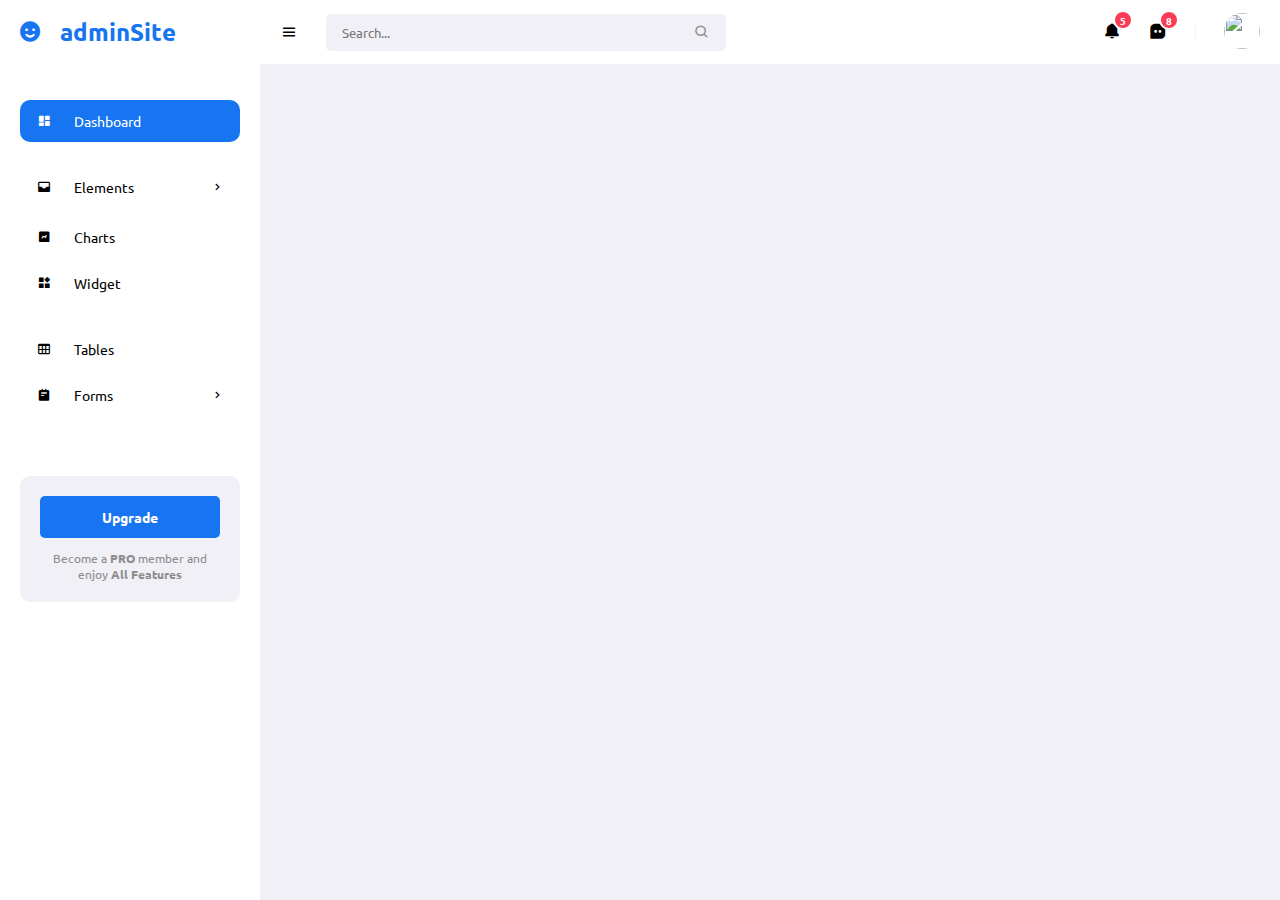
==== adminSite/index.html @ c41db49a "adminSite" ====
<!DOCTYPE html>
<html lang="en">
<head>
    <meta charset="UTF-8">
    <meta http-equiv="X-UA-Compatible" content="IE=edge">
    <meta name="viewport" content="width=device-width, initial-scale=1.0">
    <title>App</title>
    <link rel="stylesheet" href="style.css">
    <link href='https://unpkg.com/boxicons@2.1.4/css/boxicons.min.css' rel='stylesheet'>
    <link rel="preconnect" href="https://fonts.googleapis.com">
    <link rel="preconnect" href="https://fonts.gstatic.com" crossorigin>
    <link href="https://fonts.googleapis.com/css2?family=Ubuntu:wght@300;500&display=swap" rel="stylesheet">
</head>
<body>
    <!-- SIDEBAR -->
    <section id="sidebar">
        <a href="#" class="brand"><i class='bx bxs-smile icon'></i>adminSite</a>
        <ul class="side-menu">
            <li><a href="#" class="active"><i class='bx bxs-dashboard icon'></i>Dashboard</a></li>
            <li class="divider">Main</li>
            <li>
                <a href="#"><i class='bx bxs-inbox icon' ></i> Elements
                <i class='bx bx-chevron-right icon-right' ></i></a>
                <ul class="side-dropdown">
                    <li><a href="#">Alert</a></li>
                    <li><a href="#">Badges</a></li>
                    <li><a href="#">Breadcrumbs</a></li>
                    <li><a href="#">Buttons</a></li>
                </ul>
            </li>
            <li><a href="#"><i class='bx bxs-chart icon'></i>Charts</a></li>
            <li><a href="#"><i class='bx bxs-widget icon' ></i>Widget</a></li>
            <li class="divider">Table and Forms</li>
            <li><a href="#"><i class='bx bx-table icon'></i>Tables</a></li>
            <li>
                <a href="#"><i class='bx bxs-notepad icon'></i> Forms
                <i class='bx bx-chevron-right icon-right'></i></a>
                <ul class="side-dropdown">
                    <li><a href="#">Basic</a></li>
                    <li><a href="#">Select</a></li>
                    <li><a href="#">Checkbox</a></li>
                    <li><a href="#">Radio</a></li>
                </ul>
            </li>
        </ul>
        <div class="ads">
            <div class="wrapper">
                <a href="#" class="btn-upgrade">Upgrade</a>
                <p>Become a <span>PRO</span> member and enjoy <span>All Features</span></p>
            </div>
        </div>
    </section>
    <!-- SIDEBAR -->
    <!-- APPBAR -->
    <section id="content">
        <!-- NAVBAR -->
        <nav>
            <i class='bx bx-menu toggle-sidebar' ></i>
            <form action="#">
                <div class="form-group">
                    <input type="text" placeholder="Search...">
                    <i class='bx bx-search icon' ></i>
                </div>
            </form>
            <a href="#" class="nav-link">
                <i class='bx bxs-bell icon' ></i>
                <span class="badge">5</span>
            </a>
            <a href="#" class="nav-link">
                <i class='bx bxs-message-square-dots icon' ></i>
                <span class="badge">8</span>
            </a>
            <span class="divider"></span>
            <div class="profile">
                <img src="https://images.unsplash.com/photo-1681038097738-6c419b88f7a4?ixlib=rb-4.0.3&ixid=MnwxMjA3fDB8MHxwaG90by1wYWdlfHx8fGVufDB8fHx8&auto=format&fit=crop&w=387&q=80">
                <ul class="profile-link">
                    <li><a href="#"><i class='bx bxs-user-circle icon' ></i>Profile</a></li>
                    <li><a href="#"><i class='bx bxs-cog' ></i>Settings</a></li>
                    <li><a href="#"><i class='bx bx-log-out' ></i>Logout</a></li>
                </ul>
            </div>
        </nav>
        <!-- NAVBAR -->
    </section>
    <!-- APPBAR -->
    <script src="script.js"></script>
</body>
</html>
---- adminSite/style.css ----
@import url('https://fonts.googleapis.com/css2?family=Ubuntu:wght@300;500&display=swap');

*{
    font-family: 'Ubuntu', sans-serif;
    margin: 0;
    padding: 0;
    box-sizing: border-box;
}

:root {
    --grey: #f1f0f6;
    --dark-grey: #8D8D8D;
    --light: #fff;
    --dark: #000;
    --green: #81D43A;
    --light-green: #E3FFCB;
    --blue: #1775F1;
    --light-blue: #D0E4FF;
    --dark-blue: #0c5fcd;
    --red: #FC3B56;
}

body{
    background: var(--grey);
}

a{
    text-decoration: none;
}

li{
    list-style-type: none;
}


/* SIDEBAR */
#sidebar {
	position: fixed;
	max-width: 260px;
	width: 100%;
	background: var(--light);
	top: 0;
	left: 0;
	height: 100%;
	overflow-y: auto;
	scrollbar-width: none;
	transition: all .3s ease;
	z-index: 200;
}
#sidebar.hide {
	max-width: 60px;
}
#sidebar.hide:hover {
	max-width: 260px;
}
#sidebar::-webkit-scrollbar {
	display: none;
}
#sidebar .brand {
	font-size: 24px;
	display: flex;
	align-items: center;
	height: 64px;
	font-weight: 700;
	color: var(--blue);
	position: sticky;
	top: 0;
	left: 0;
	z-index: 100;
	background: var(--light);
	transition: all .3s ease;
	padding: 0 6px;
}
#sidebar .icon {
	min-width: 48px;
	display: flex;
	justify-content: center;
	align-items: center;
	margin-right: 6px;
}
#sidebar .icon-right {
	margin-left: auto;
	transition: all .3s ease;
}
#sidebar .side-menu {
	margin: 36px 0;
	padding: 0 20px;
	transition: all .3s ease;
}
#sidebar.hide .side-menu {
	padding: 0 6px;
}
#sidebar.hide:hover .side-menu {
	padding: 0 20px;
}
#sidebar .side-menu a {
	display: flex;
	align-items: center;
	font-size: 14px;
	color: var(--dark);
	padding: 12px 16px 12px 0;
	transition: all .3s ease;
	border-radius: 10px;
	margin: 4px 0;
	white-space: nowrap;
}
#sidebar .side-menu > li > a:hover {
	background: var(--grey);
}
#sidebar .side-menu > li > a.active .icon-right {
	transform: rotateZ(90deg);
}
#sidebar .side-menu > li > a.active,
#sidebar .side-menu > li > a.active:hover {
	background: var(--blue);
	color: var(--light);
}
#sidebar .divider {
	margin-top: 24px;
	font-size: 12px;
	text-transform: uppercase;
	font-weight: 700;
	color: var(--dark-grey);
	transition: all .3s ease;
	white-space: nowrap;
}
#sidebar.hide:hover .divider {
	text-align: left;
}
#sidebar.hide .divider {
	text-align: center;
}
#sidebar .side-dropdown {
	padding-left: 54px;
	max-height: 0;
	overflow-y: hidden;
	transition: all .15s ease;
}
#sidebar .side-dropdown.show {
	max-height: 1000px;
}
#sidebar .side-dropdown a:hover {
	color: var(--blue);
}
#sidebar .ads {
	width: 100%;
	padding: 20px;
}
#sidebar.hide .ads {
	display: none;
}
#sidebar.hide:hover .ads {
	display: block;
}
#sidebar .ads .wrapper {
	background: var(--grey);
	padding: 20px;
	border-radius: 10px;
}
#sidebar .btn-upgrade {
	font-size: 14px;
	display: flex;
	justify-content: center;
	align-items: center;
	padding: 12px 0;
	color: var(--light);
	background: var(--blue);
	transition: all .3s ease;
	border-radius: 5px;
	font-weight: 600;
	margin-bottom: 12px;
}
#sidebar .btn-upgrade:hover {
	background: var(--dark-blue);
}
#sidebar .ads .wrapper p {
	font-size: 12px;
	color: var(--dark-grey);
	text-align: center;
}
#sidebar .ads .wrapper p span {
	font-weight: 700;
}
/* SIDEBAR */

/* CONTENT */
#content {
    position: relative;
    width: calc(100% - 260px);
    left: 260px;
    transition: all 0.3s ease;
}
#sidebar.hide + #content {
	width: calc(100% - 60px);
	left: 60px;
}
/* APPBAR */
nav {
    background: var(--light);
    height: 64px;
    padding: 0 20px;
    display: flex;
    align-items: center;
    grid-gap: 28px;
}
nav .toggle-sidebar {
    font-size: 18px;
    cursor: pointer;
}
nav form {
    max-width: 400px;
    width: 100%;
    margin-right: auto;
}
nav .form-group {
    position: relative;
}
nav .form-group input {
    width: 100%;
    background: var(--grey);
    border-radius: 5px;
    border: none;
    outline: none;
    padding: 10px 36px 10px 16px;
    transition: all 0.3s ease;
}
nav .form-group input:focus {
    box-shadow: 0 0 0 1px var(--blue), 0 0 0 4px var(--light-blue);
}
nav .form-group .icon {
    position: absolute;
    top: 50%;
    transform: translateY(-50%);
    right: 16px;
    color: var(--dark-grey);
}
nav .nav-link {
    position: relative;
}
nav .nav-link .icon {
    font-size: 18px;
    color: var(--dark);
}
nav .nav-link .badge {
    position: absolute;
    top: -12px;
    right: -12px;
    width: 20px;
    height: 20px;
    border-radius: 50%;
    border: 2px solid var(--light);
    background: var(--red);
    display: flex;
    justify-content: center;
    align-items: center;
    color: var(--light);
    font-size: 10px;
    font-weight: 700;
}
nav .divider {
    width: 1px;
    background: var(--grey);
    height: 12px;
    display: block;
}

nav .profile {
    position: relative;
}

nav .profile img {
    width: 36px;
    height: 36px;
    border-radius: 50%;
    object-fit: cover;
    cursor: pointer;
}

nav .profile .profile-link {
    position: absolute;
    top: calc(100% + 10px);
    right: 0;
    background: var(--light);
    padding: 10px 0;
    box-shadow: 4px 4px 16px rgba(0, 0, 0, 0.1) ;
    border-radius: 10px;
    width: 160px;
    opacity: 0;
    pointer-events: none;
    transition: all 0.3s ease;
}

nav .profile .profile-link.show {
    opacity: 1;
    pointer-events: visible;
    top: 100%;
}

nav .profile .profile-link a {
    padding: 10px 16px;
    display: flex;
    grid-gap: 10px;
    font-size: 14px;
    color: var(--dark);
    align-items: center;
    transition: all 0.3s ease;
}
nav .profile .profile-link a:hover {
    background: var(--grey);
}
/* APPBAR */
/* CONTENT */
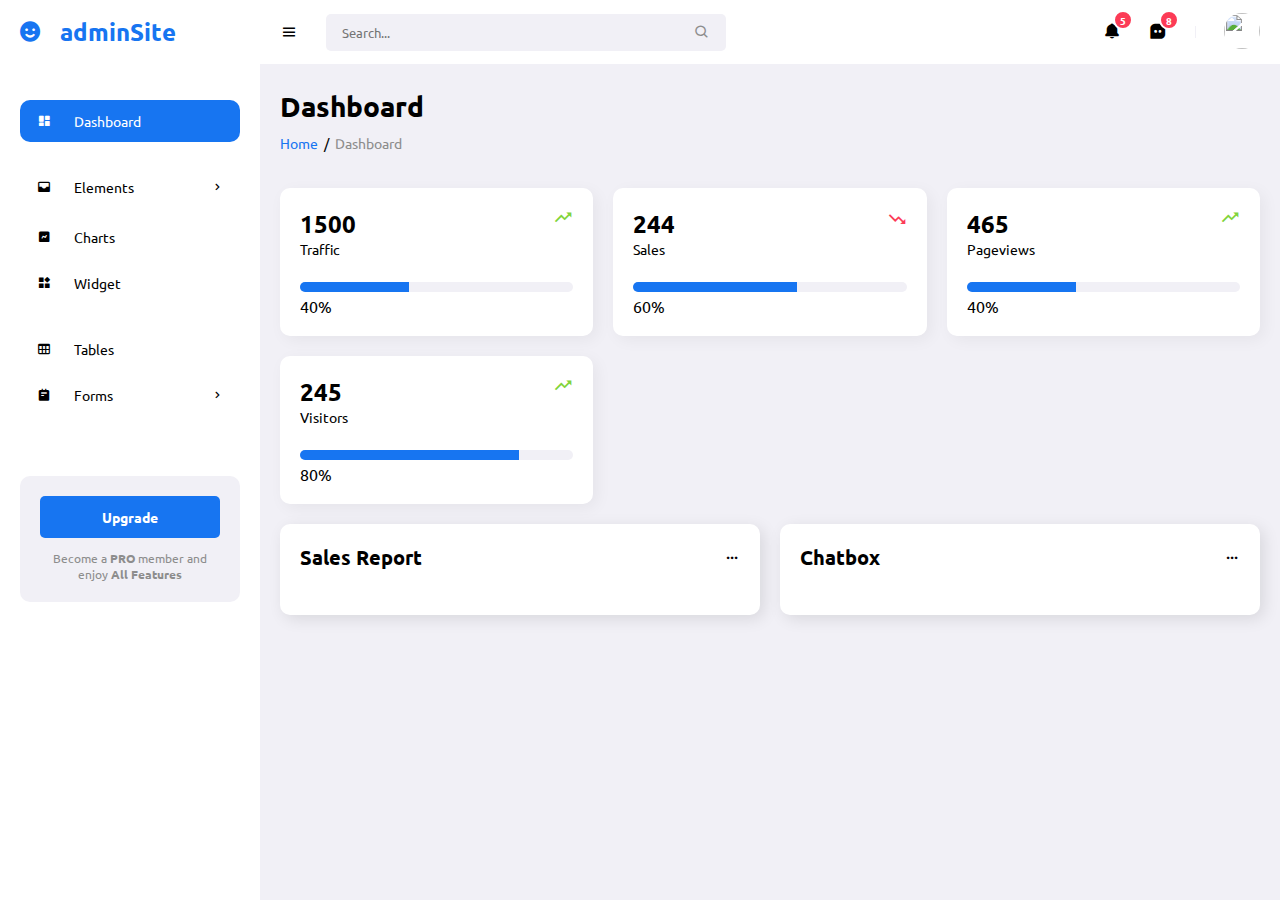
==== commit b1f669c4: "content" ====
--- a/adminSite/index.html
+++ b/adminSite/index.html
@@ -81,8 +81,98 @@
             </div>
         </nav>
         <!-- NAVBAR -->
+        <!-- MAIN -->
+        <main>
+            <h1 class="title">Dashboard</h1>
+            <ul class="breadcrumbs">
+                <li><a href="#">Home</a></li>
+                <li class="divider">/</li>
+                <li><a href="#" class="active">Dashboard</a></li>
+            </ul>
+            <div class="info-data">
+                <div class="card">
+                    <div class="head">
+                        <div>
+                            <h2>1500</h2>
+                            <p>Traffic</p>
+                        </div>
+                        <i class='bx bx-trending-up icon'></i>
+                    </div>
+                    <span class="progress" data-value="40%"></span>
+                    <span class="label">40%</span>
+                </div>
+                <div class="card">
+                    <div class="head">
+                        <div>
+                            <h2>244</h2>
+                            <p>Sales</p>
+                        </div>
+                        <i class='bx bx-trending-down icon down'></i>
+                    </div>
+                    <span class="progress" data-value="60%"></span>
+                    <span class="label">60%</span>
+                </div>
+                <div class="card">
+                    <div class="head">
+                        <div>
+                            <h2>465</h2>
+                            <p>Pageviews</p>
+                        </div>
+                        <i class='bx bx-trending-up icon'></i>
+                    </div>
+                    <span class="progress" data-value="40%"></span>
+                    <span class="label">40%</span>
+                </div>
+                <div class="card">
+                    <div class="head">
+                        <div>
+                            <h2>245</h2>
+                            <p>Visitors</p>
+                        </div>
+                        <i class='bx bx-trending-up icon'></i>
+                    </div>
+                    <span class="progress" data-value="80%"></span>
+                    <span class="label">80%</span>
+                </div>
+            </div>
+            <div class="data">
+                <div class="content-data">
+                    <div class="head">
+                         <h3>Sales Report</h3>
+                         <div class="menu">
+                            <i class='bx bx-dots-horizontal-rounded icon' ></i>
+                            <ul class="menu-link">
+                                <li><a href="#">Edit</a></li>
+                                <li><a href="#">Save</a></li>
+                                <li><a href="#">Remove</a></li>
+                            </ul>
+                         </div>
+                    </div>
+                    <div class="chart">
+                        <div id="chart">
+
+                        </div>
+                    </div>
+                </div>
+                <div class="content-data">
+                    <div class="head">
+                         <h3>Chatbox</h3>
+                         <div class="menu">
+                            <i class='bx bx-dots-horizontal-rounded icon' ></i>
+                            <ul class="menu-link">
+                                <li><a href="#">Edit</a></li>
+                                <li><a href="#">Save</a></li>
+                                <li><a href="#">Remove</a></li>
+                            </ul>
+                         </div>
+                    </div>
+                </div>
+            </div>
+        </main>
+    <!-- MAIN -->
     </section>
     <!-- APPBAR -->
+    <script src="https://cdn.jsdelivr.net/npm/apexcharts"></script>
     <script src="script.js"></script>
 </body>
 </html>--- a/adminSite/style.css
+++ b/adminSite/style.css
@@ -309,4 +309,171 @@
     background: var(--grey);
 }
 /* APPBAR */
+
+/* MAIN */
+main {
+    width: 100%;
+    padding: 24px 20px 20px 20px;
+}
+main .title {
+    font-size: 28px;
+    font-weight: 600;
+    margin-bottom: 10px;
+}
+main .breadcrumbs {
+    display: flex;
+    grid-gap: 6px;
+}
+
+main .breadcrumbs li,
+main .breadcrumbs li a {
+    font-size: 14px;
+}
+
+main .breadcrumbs li a {
+    color: var(--blue);
+}
+
+main .breadcrumbs li a.active,
+main .breadcrumbs li .divider {
+    color: var(--dark-grey);
+    pointer-events: none;
+}
+main .info-data{
+    margin-top: 36px;
+    display: grid;
+    grid-template-columns: repeat(auto-fit, minmax(240px, 1fr));
+    grid-gap: 20px;
+}
+main .info-data .card {
+    padding: 20px;
+    border-radius: 10px;
+    background: var(--light);
+    box-shadow: 4px 4px 16px rgba(0, 0, 0, 0.05);
+}
+
+main .card .head {
+    display: flex;
+    justify-content: space-between;
+    align-items: flex-start;
+}
+
+main .card .head h2 {
+    font-size: 24px;
+    font-weight: 600;
+}
+
+main .card .head p {
+    font-size: 14px;
+}
+
+main .card .head .icon {
+    font-size: 20px;
+    color: var(--green);
+}
+
+main .card .head .icon.down {
+    color: var(--red);
+}
+
+main .card .progress {
+    display: block;
+    margin-top: 24px;
+    height: 10px;
+    width: 100%;
+    border-radius: 10px;
+    background-color: var(--grey);
+    overflow-y: hidden;
+    position: relative;
+    margin-bottom: 4px;
+}
+main .card .progress::before {
+    content: '';
+    position: absolute;
+    top: 0;
+    left: 0;
+    background: var(--blue);
+    height: 100%;
+    width: var(--value);
+}
+
+main .card .progress .label {
+    font-size: 14px;
+    font-weight: 700;
+}
+
+main .data {
+    display: flex;
+    grid-gap: 20px;
+    margin-top: 20px;
+    flex-wrap: wrap;
+}
+
+main .data .content-data {
+    flex-grow: 1;
+    flex-basis: 400px;
+    padding: 20px;
+    background: var(--light);
+    border-radius: 10px;
+    box-shadow: 4px 4px 16px rgba(0, 0, 0, 0.1);
+}
+
+main .content-data .head {
+    display: flex;
+    justify-content: space-between;
+    align-items: center;
+    margin-bottom: 24px;
+}
+
+main .content-data .head h3 {
+    font-size: 20px;
+    font-weight: 600;
+}
+
+main .content-data .head .menu {
+    position: relative;
+    display: flex;
+    justify-content: center;
+    align-items: center;
+}
+
+main .content-data .head .menu .icon {
+    cursor: pointer;
+}
+
+main .content-data .head .menu-link {
+    position: absolute;
+    top: calc(100% + 10px);
+    right: 0;
+    width: 140px;
+    background: var(--light);
+    border-radius: 10px;
+    padding: 10px 0;
+    box-shadow: 4px 4px 16px rgba(0, 0, 0, 0.1);
+    z-index: 100;
+    opacity: 0;
+    pointer-events: none;
+    transition: all 0.3s ease;
+}
+
+main .content-data .head .menu-link.show {
+    top: 100%;
+    opacity: 1;
+    pointer-events: visible;
+}
+
+main .content-data .head .menu-link a {
+    display: block;
+    padding: 6px 16px;
+    font-size: 14px;
+    color: var(--dark);
+    transition: all 0.3 ease;
+}
+
+main .content-data .head .menu-link a:hover {
+    background: var(--grey);
+}
+/* MAIN */
+
+
 /* CONTENT */